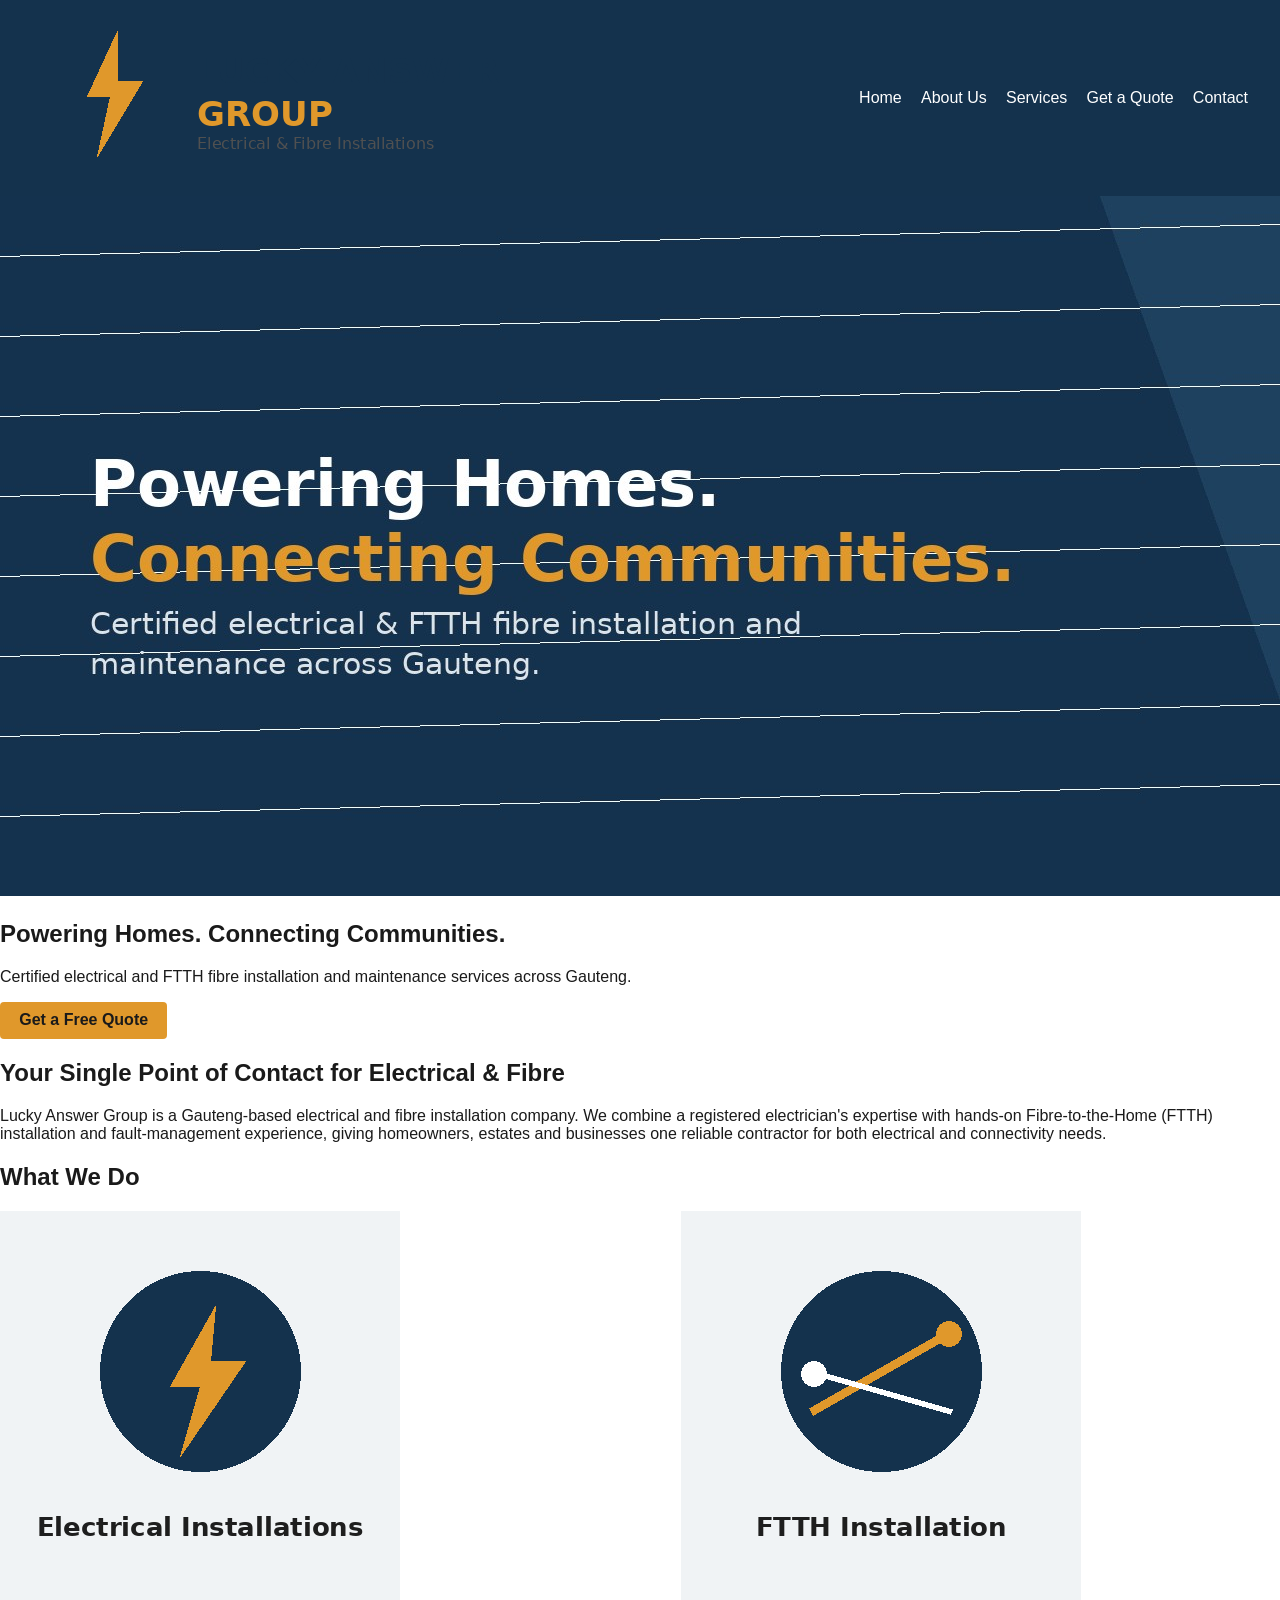
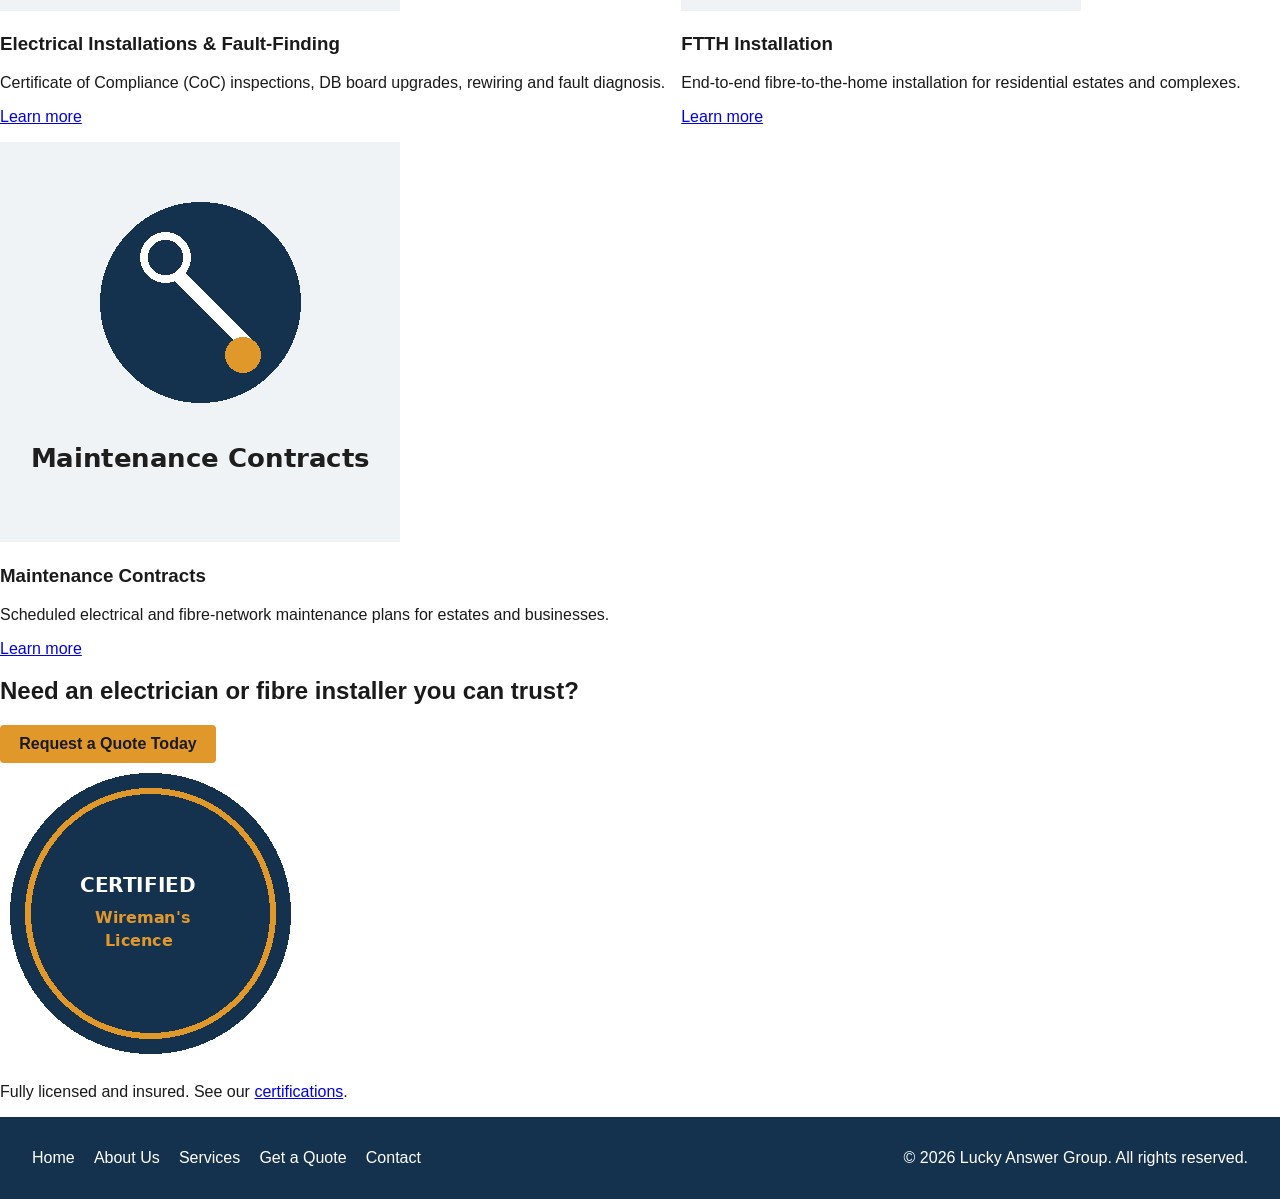
==== index.html @ b6aa0089 "Initial Website upload" ====
<!DOCTYPE html>
<html lang="en">
<head>
    <meta charset="UTF-8">
    <meta name="viewport" content="width=device-width, initial-scale=1.0">
    <title>Lucky Answer Group | Electrical & Fibre Installations, Gauteng</title>
    <meta name="description" content="Lucky Answer Group provides certified electrical installations and FTTH fibre installation and maintenance services across Gauteng, South Africa.">
    <!-- Stylesheet will be added in Part 2 of the PoE -->
    <link rel="stylesheet" href="css/style.css">
</head>
<body>

    <!-- ============ HEADER & NAVIGATION ============ -->
    <!-- Shared across all pages for consistent site-wide navigation -->
    <header>
        <div class="branding">
            <img src="images/logo.png" alt="Lucky Answer Group logo">
        </div>
        <nav aria-label="Main navigation">
            <ul>
                <li><a href="index.html" aria-current="page">Home</a></li>
                <li><a href="about.html">About Us</a></li>
                <li><a href="services.html">Services</a></li>
                <li><a href="enquiry.html">Get a Quote</a></li>
                <li><a href="contact.html">Contact</a></li>
            </ul>
        </nav>
    </header>

    <main>
        <!-- ============ HERO SECTION ============ -->
        <section class="hero">
            <img src="images/hero-banner.jpg" alt="Lucky Answer Group electrical and fibre installation banner">
            <div class="hero-text">
                <h1>Powering Homes. Connecting Communities.</h1>
                <p>Certified electrical and FTTH fibre installation and maintenance services across Gauteng.</p>
                <a href="enquiry.html" class="cta-button">Get a Free Quote</a>
            </div>
        </section>

        <!-- ============ INTRODUCTION ============ -->
        <section class="intro">
            <h2>Your Single Point of Contact for Electrical &amp; Fibre</h2>
            <p>
                Lucky Answer Group is a Gauteng-based electrical and fibre installation company.
                We combine a registered electrician's expertise with hands-on Fibre-to-the-Home (FTTH)
                installation and fault-management experience, giving homeowners, estates and businesses
                one reliable contractor for both electrical and connectivity needs.
            </p>
        </section>

        <!-- ============ SERVICE HIGHLIGHTS ============ -->
        <section class="services-preview">
            <h2>What We Do</h2>
            <div class="card-grid">
                <article class="card">
                    <img src="images/icon-electrical.png" alt="Electrical installation icon">
                    <h3>Electrical Installations &amp; Fault-Finding</h3>
                    <p>Certificate of Compliance (CoC) inspections, DB board upgrades, rewiring and fault diagnosis.</p>
                    <a href="services.html#electrical">Learn more</a>
                </article>
                <article class="card">
                    <img src="images/icon-fibre.png" alt="Fibre installation icon">
                    <h3>FTTH Installation</h3>
                    <p>End-to-end fibre-to-the-home installation for residential estates and complexes.</p>
                    <a href="services.html#ftth">Learn more</a>
                </article>
                <article class="card">
                    <img src="images/icon-maintenance.png" alt="Maintenance icon">
                    <h3>Maintenance Contracts</h3>
                    <p>Scheduled electrical and fibre-network maintenance plans for estates and businesses.</p>
                    <a href="services.html#maintenance">Learn more</a>
                </article>
            </div>
        </section>

        <!-- ============ CALL TO ACTION BAND ============ -->
        <section class="cta-band">
            <h2>Need an electrician or fibre installer you can trust?</h2>
            <a href="enquiry.html" class="cta-button">Request a Quote Today</a>
        </section>

        <!-- ============ TRUST / CERTIFICATION STRIP ============ -->
        <section class="trust-strip">
            <img src="images/badge-certified.png" alt="Certified Wireman's Licence badge">
            <p>Fully licensed and insured. See our <a href="about.html#certifications">certifications</a>.</p>
        </section>
    </main>

    <!-- ============ FOOTER ============ -->
    <!-- Shared across all pages -->
    <footer>
        <nav aria-label="Footer navigation">
            <ul>
                <li><a href="index.html">Home</a></li>
                <li><a href="about.html">About Us</a></li>
                <li><a href="services.html">Services</a></li>
                <li><a href="enquiry.html">Get a Quote</a></li>
                <li><a href="contact.html">Contact</a></li>
            </ul>
        </nav>
        <p>&copy; 2026 Lucky Answer Group. All rights reserved.</p>
    </footer>

    <!-- JavaScript will be added in Part 3 of the PoE -->
    <script src="js/main.js"></script>
</body>
</html>
---- css/style.css ----
/* =========================================================
   Lucky Answer Group — style.css
   NOTE: This is a minimal placeholder stylesheet for Part 1.
   Full responsive styling (layout, colour scheme, typography,
   SEO-friendly structure) will be built out in Part 2 of the PoE.
   ========================================================= */

body {
    margin: 0;
    font-family: sans-serif;
    color: #1a1a1a;
}

header, footer {
    display: flex;
    align-items: center;
    justify-content: space-between;
    padding: 1rem 2rem;
    background-color: #14324d;
    color: #ffffff;
}

header nav ul, footer nav ul {
    list-style: none;
    display: flex;
    gap: 1.2rem;
    margin: 0;
    padding: 0;
}

header nav a, footer nav a {
    color: #ffffff;
    text-decoration: none;
}

.card-grid {
    display: flex;
    flex-wrap: wrap;
    gap: 1rem;
}

.cta-button {
    display: inline-block;
    background-color: #e0982b;
    color: #1a1a1a;
    padding: 0.6rem 1.2rem;
    text-decoration: none;
    border-radius: 4px;
    font-weight: bold;
}
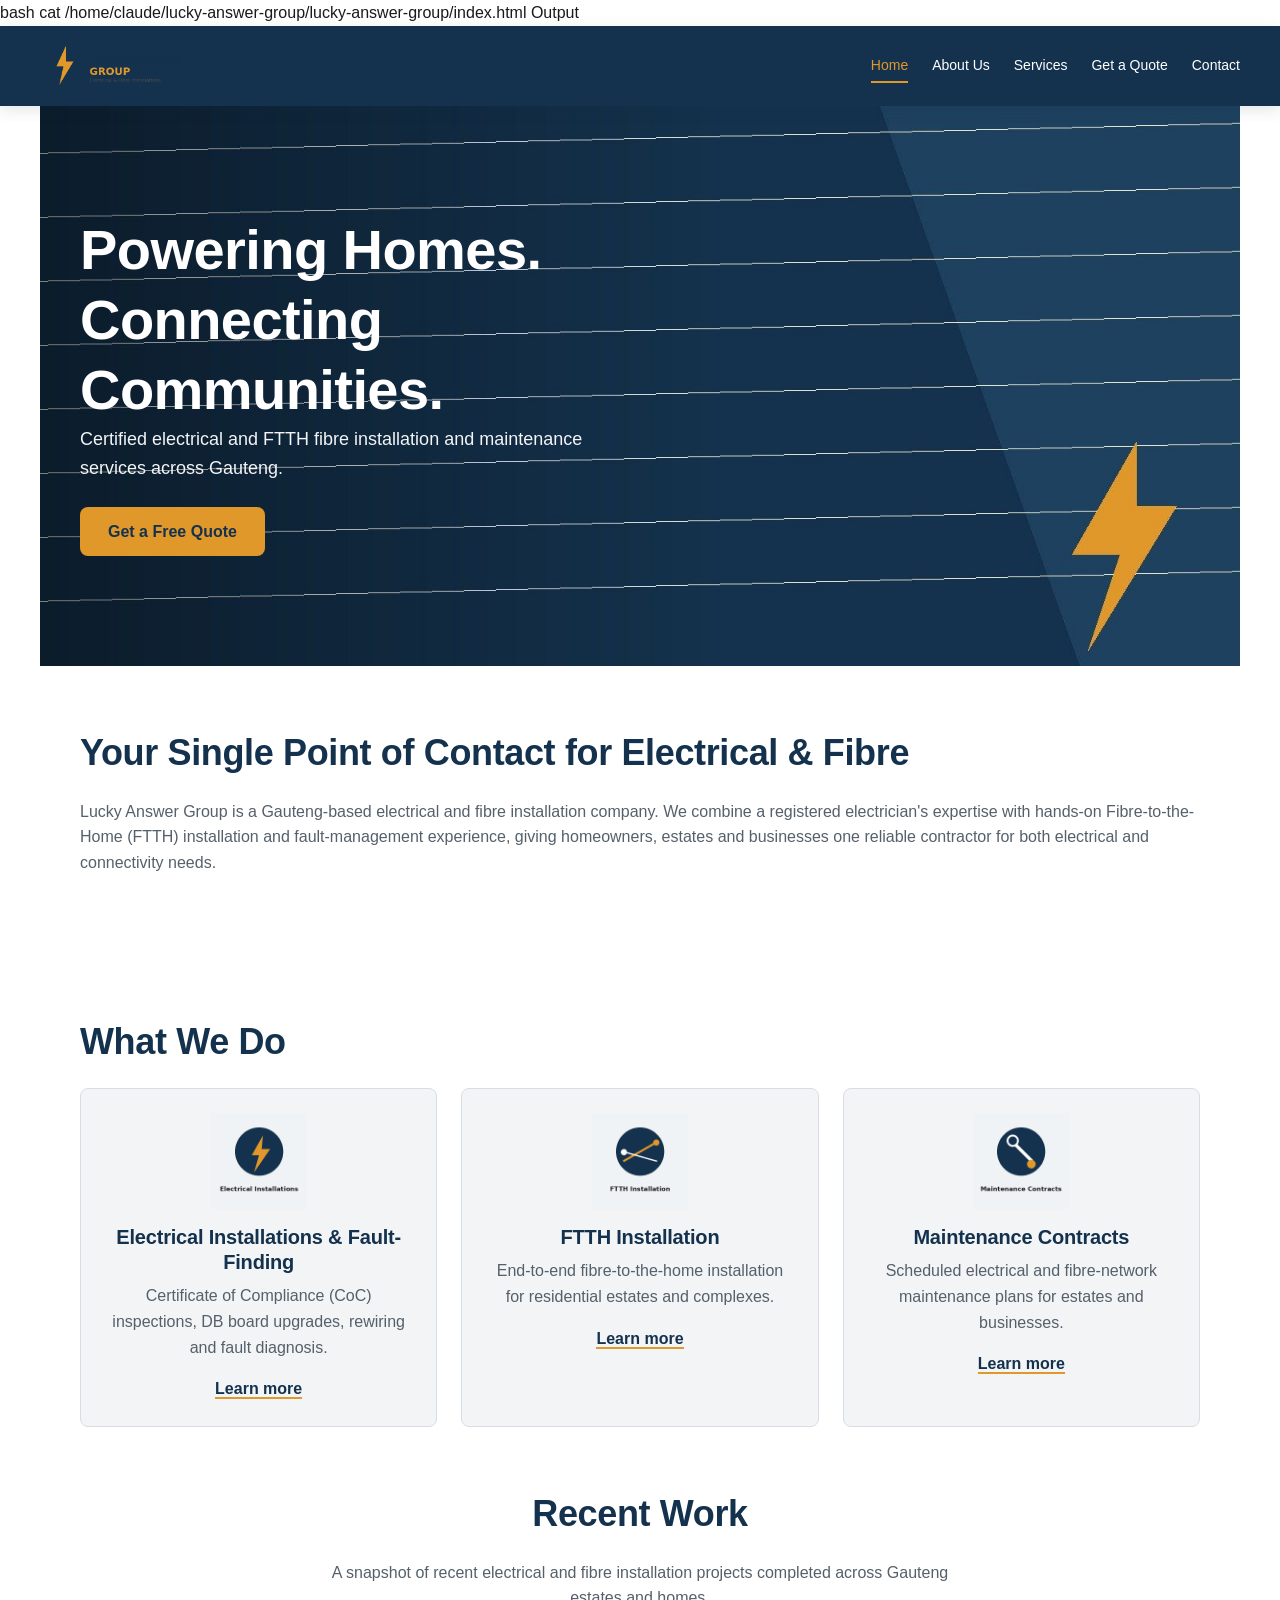
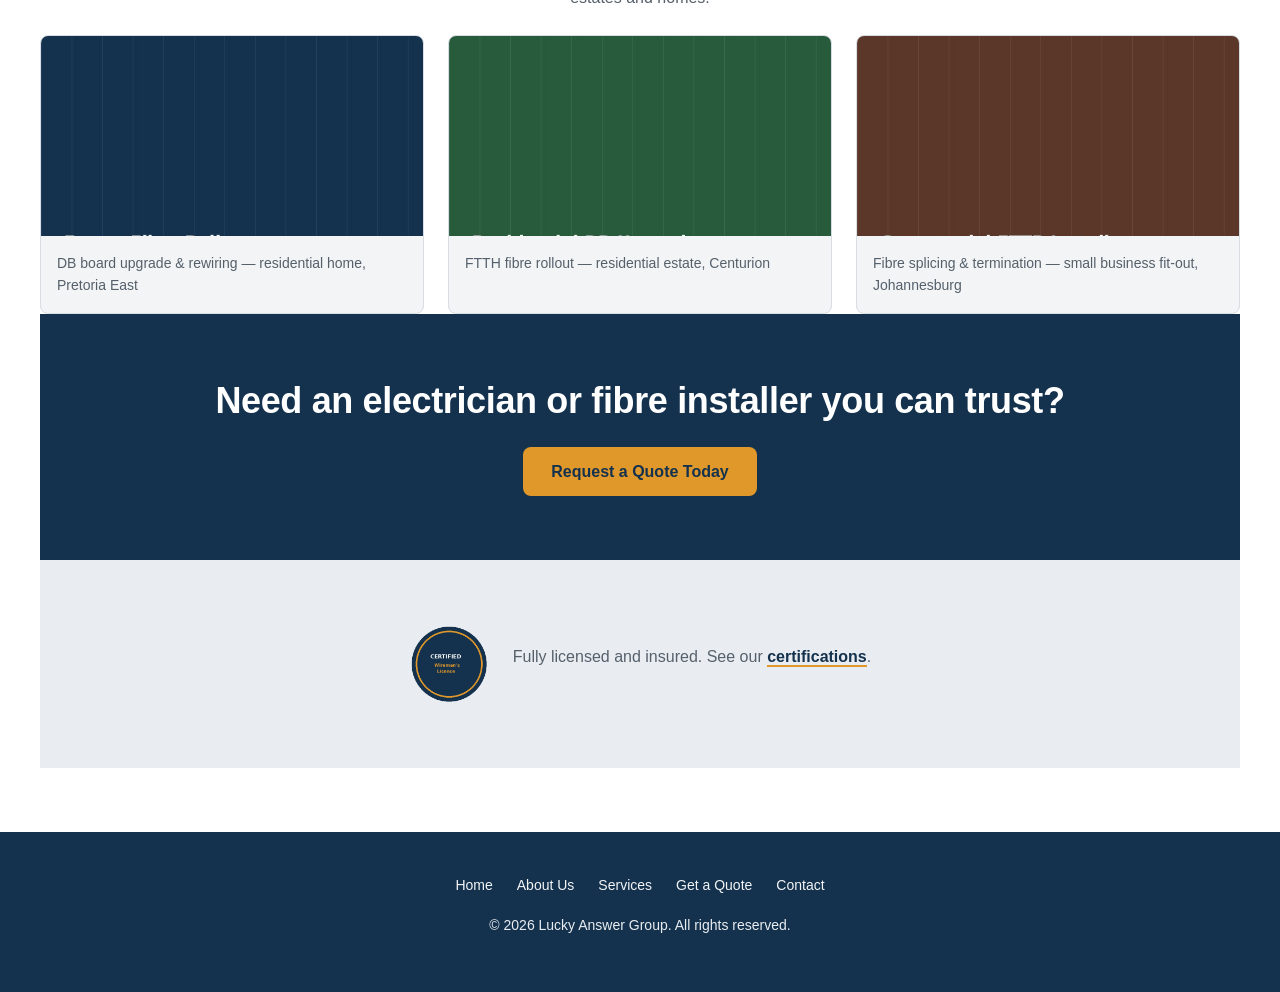
==== commit 8635c571: "Part 2: address Part 1 feedback (wireframe, portfolio gallery, service content depth), and responsiv" ====
--- a/index.html
+++ b/index.html
@@ -1,3 +1,8 @@
+bash
+
+cat /home/claude/lucky-answer-group/lucky-answer-group/index.html
+Output
+
 <!DOCTYPE html>
 <html lang="en">
 <head>
@@ -5,18 +10,25 @@
     <meta name="viewport" content="width=device-width, initial-scale=1.0">
     <title>Lucky Answer Group | Electrical & Fibre Installations, Gauteng</title>
     <meta name="description" content="Lucky Answer Group provides certified electrical installations and FTTH fibre installation and maintenance services across Gauteng, South Africa.">
-    <!-- Stylesheet will be added in Part 2 of the PoE -->
+    <link rel="icon" type="image/png" href="images/favicon.png">
     <link rel="stylesheet" href="css/style.css">
 </head>
 <body>
 
+    <!-- Accessibility: skip link added during Part 1 self-review, lets keyboard/screen-reader
+         users jump straight past the repeated nav to the main content -->
+    <a href="#main-content" class="skip-link">Skip to main content</a>
+
     <!-- ============ HEADER & NAVIGATION ============ -->
-    <!-- Shared across all pages for consistent site-wide navigation -->
     <header>
         <div class="branding">
             <img src="images/logo.png" alt="Lucky Answer Group logo">
         </div>
-        <nav aria-label="Main navigation">
+        <input type="checkbox" id="nav-toggle" class="nav-toggle-checkbox">
+        <label for="nav-toggle" class="nav-toggle-label" aria-label="Toggle navigation menu">
+            <span class="hamburger"></span>
+        </label>
+        <nav aria-label="Main navigation" id="primary-nav">
             <ul>
                 <li><a href="index.html" aria-current="page">Home</a></li>
                 <li><a href="about.html">About Us</a></li>
@@ -27,10 +39,16 @@
         </nav>
     </header>
 
-    <main>
+    <main id="main-content">
         <!-- ============ HERO SECTION ============ -->
         <section class="hero">
-            <img src="images/hero-banner.jpg" alt="Lucky Answer Group electrical and fibre installation banner">
+            <img
+                src="images/hero-banner-1600.jpg"
+                srcset="images/hero-banner-800.jpg 800w,
+                        images/hero-banner-1200.jpg 1200w,
+                        images/hero-banner-1600.jpg 1600w"
+                sizes="100vw"
+                alt="Lucky Answer Group electrical and fibre installation banner">
             <div class="hero-text">
                 <h1>Powering Homes. Connecting Communities.</h1>
                 <p>Certified electrical and FTTH fibre installation and maintenance services across Gauteng.</p>
@@ -74,6 +92,26 @@
             </div>
         </section>
 
+        <!-- ============ RECENT WORK / PORTFOLIO ============ -->
+        <section class="portfolio">
+            <h2>Recent Work</h2>
+            <p>A snapshot of recent electrical and fibre installation projects completed across Gauteng estates and homes.</p>
+            <div class="portfolio-grid">
+                <figure>
+                    <img src="images/portfolio-1.jpg" alt="Completed DB board upgrade and rewiring at a residential property">
+                    <figcaption>DB board upgrade &amp; rewiring — residential home, Pretoria East</figcaption>
+                </figure>
+                <figure>
+                    <img src="images/portfolio-2.jpg" alt="FTTH fibre cabling installed along an estate perimeter wall">
+                    <figcaption>FTTH fibre rollout — residential estate, Centurion</figcaption>
+                </figure>
+                <figure>
+                    <img src="images/portfolio-3.jpg" alt="Technician completing a fibre splicing and termination job">
+                    <figcaption>Fibre splicing &amp; termination — small business fit-out, Johannesburg</figcaption>
+                </figure>
+            </div>
+        </section>
+
         <!-- ============ CALL TO ACTION BAND ============ -->
         <section class="cta-band">
             <h2>Need an electrician or fibre installer you can trust?</h2>
@@ -88,7 +126,6 @@
     </main>
 
     <!-- ============ FOOTER ============ -->
-    <!-- Shared across all pages -->
     <footer>
         <nav aria-label="Footer navigation">
             <ul>
@@ -102,7 +139,6 @@
         <p>&copy; 2026 Lucky Answer Group. All rights reserved.</p>
     </footer>
 
-    <!-- JavaScript will be added in Part 3 of the PoE -->
     <script src="js/main.js"></script>
 </body>
 </html>
--- a/css/style.css
+++ b/css/style.css
@@ -1,50 +1,696 @@
-/* =========================================================
-   Lucky Answer Group — style.css
-   NOTE: This is a minimal placeholder stylesheet for Part 1.
-   Full responsive styling (layout, colour scheme, typography,
-   SEO-friendly structure) will be built out in Part 2 of the PoE.
-   ========================================================= */
+/* =====================================================================
+   LUCKY ANSWER GROUP — style.css
+   Part 2: CSS Styling and Responsive Design (WEDE5020 PoE)
+   Author: Mamphaeng Emmah Moela
+
+   Contents:
+   1. CSS Reset / Base Styles
+   2. CSS Custom Properties (colour scheme, spacing, fonts)
+   3. Typography
+   4. Layout (Header, Navigation, Footer)
+   5. Components (Buttons, Cards, Forms, etc.)
+   6. Page-Specific Sections
+   7. Responsive Design (Media Queries / Breakpoints)
+   ===================================================================== */
+
+/* ---------------------------------------------------------------------
+   1. CSS RESET
+   A minimal reset so the site looks consistent across different
+   browsers, rather than relying on each browser's own default styles.
+   --------------------------------------------------------------------- */
+*,
+*::before,
+*::after {
+    box-sizing: border-box;
+    margin: 0;
+    padding: 0;
+}
+
+html {
+    scroll-behavior: smooth;
+}
+
+img {
+    max-width: 100%;
+    height: auto;
+    display: block;
+}
+
+ul {
+    list-style: none;
+}
+
+a {
+    text-decoration: none;
+    color: inherit;
+}
+
+button,
+input,
+select,
+textarea {
+    font: inherit;
+    color: inherit;
+}
+
+/* ---------------------------------------------------------------------
+   2. CSS CUSTOM PROPERTIES
+   Central place for the colour scheme, spacing scale and typography
+   choices. Using variables here means every component below can
+   reference the same values ("cascading" - change once, apply
+   everywhere) instead of repeating raw hex codes and pixel values.
+   --------------------------------------------------------------------- */
+:root {
+    /* Colour palette - navy/amber, matching the approved Website Project Proposal */
+    --color-navy: #14324d;
+    --color-navy-light: #1e4161;
+    --color-amber: #e0982b;
+    --color-amber-dark: #c47f1c;
+    --color-white: #ffffff;
+    --color-light: #f2f4f6;
+    --color-light-alt: #e9edf1;
+    --color-text: #1a1a1a;
+    --color-text-muted: #55606b;
+    --color-border: #d7dde2;
+
+    /* Typography scale (rem-based for accessible, responsive scaling) */
+    --font-heading: 'Poppins', 'Segoe UI', sans-serif;
+    --font-body: 'Inter', 'Segoe UI', sans-serif;
+    --fs-base: 1rem;
+    --fs-sm: 0.875rem;
+    --fs-lg: 1.125rem;
+    --fs-h1: clamp(2rem, 4vw + 1rem, 3.5rem);
+    --fs-h2: clamp(1.5rem, 2vw + 1rem, 2.25rem);
+    --fs-h3: 1.25rem;
+    --lh-base: 1.6;
+
+    /* Spacing scale */
+    --space-xs: 0.5rem;
+    --space-sm: 1rem;
+    --space-md: 1.5rem;
+    --space-lg: 2.5rem;
+    --space-xl: 4rem;
+
+    /* Layout */
+    --max-width: 1200px;
+    --radius: 8px;
+    --shadow: 0 4px 14px rgba(20, 50, 77, 0.12);
+}
+
+/* ---------------------------------------------------------------------
+   3. TYPOGRAPHY
+   --------------------------------------------------------------------- */
+@import url('https://fonts.googleapis.com/css2?family=Poppins:wght@600;700&family=Inter:wght@400;500;600&display=swap');
 
 body {
-    margin: 0;
-    font-family: sans-serif;
-    color: #1a1a1a;
-}
-
-header, footer {
+    font-family: var(--font-body);
+    font-size: var(--fs-base);
+    line-height: var(--lh-base);
+    color: var(--color-text);
+    background-color: var(--color-white);
+}
+
+h1, h2, h3, h4 {
+    font-family: var(--font-heading);
+    font-weight: 700;
+    line-height: 1.25;
+    letter-spacing: -0.01em;
+    color: var(--color-navy);
+}
+
+h1 { font-size: var(--fs-h1); }
+h2 { font-size: var(--fs-h2); margin-bottom: var(--space-md); }
+h3 { font-size: var(--fs-h3); margin-bottom: var(--space-xs); }
+
+p { margin-bottom: var(--space-sm); color: var(--color-text-muted); }
+
+/* Accessibility helpers */
+.sr-only {
+    position: absolute;
+    width: 1px; height: 1px;
+    padding: 0; margin: -1px;
+    overflow: hidden;
+    clip: rect(0,0,0,0);
+    white-space: nowrap; border: 0;
+}
+
+.skip-link {
+    position: absolute;
+    left: -999px;
+    top: 0;
+    background: var(--color-amber);
+    color: var(--color-navy);
+    padding: var(--space-xs) var(--space-sm);
+    z-index: 100;
+    font-weight: 600;
+}
+.skip-link:focus {
+    left: var(--space-sm);
+    top: var(--space-sm);
+}
+
+/* ---------------------------------------------------------------------
+   4. LAYOUT — HEADER, NAVIGATION, FOOTER
+   Flexbox is used here for one-dimensional alignment (logo left,
+   nav right; footer items in a row).
+   --------------------------------------------------------------------- */
+header {
     display: flex;
     align-items: center;
     justify-content: space-between;
-    padding: 1rem 2rem;
-    background-color: #14324d;
-    color: #ffffff;
-}
-
-header nav ul, footer nav ul {
-    list-style: none;
+    padding: var(--space-sm) var(--space-lg);
+    background-color: var(--color-navy);
+    position: sticky;
+    top: 0;
+    z-index: 50;
+    box-shadow: var(--shadow);
+}
+
+.branding img {
+    height: 48px;
+    width: auto;
+}
+
+nav ul {
     display: flex;
-    gap: 1.2rem;
-    margin: 0;
-    padding: 0;
-}
-
-header nav a, footer nav a {
-    color: #ffffff;
-    text-decoration: none;
-}
-
-.card-grid {
-    display: flex;
+    gap: var(--space-md);
+}
+
+nav a {
+    color: var(--color-white);
+    font-weight: 500;
+    font-size: var(--fs-sm);
+    padding: var(--space-xs) 0;
+    border-bottom: 2px solid transparent;
+    transition: border-color 0.2s ease, color 0.2s ease;
+}
+
+/* Pseudo-classes: hover, focus and current-page state for nav links */
+nav a:hover,
+nav a:focus {
+    color: var(--color-amber);
+    border-bottom-color: var(--color-amber);
+}
+
+nav a[aria-current="page"] {
+    color: var(--color-amber);
+    border-bottom-color: var(--color-amber);
+}
+
+/* Mobile nav toggle - pure CSS (checkbox hack), no JavaScript required.
+   Hidden on desktop; shown only inside the mobile breakpoint below. */
+.nav-toggle-checkbox {
+    display: none;
+}
+
+.nav-toggle-label {
+    display: none;
+    cursor: pointer;
+    padding: var(--space-xs);
+}
+
+.hamburger,
+.hamburger::before,
+.hamburger::after {
+    display: block;
+    width: 26px;
+    height: 3px;
+    background: var(--color-white);
+    border-radius: 2px;
+    position: relative;
+    transition: background 0.2s ease;
+}
+.hamburger::before,
+.hamburger::after {
+    content: "";
+    position: absolute;
+    left: 0;
+}
+.hamburger::before { top: -8px; }
+.hamburger::after { top: 8px; }
+
+.nav-toggle-label:hover .hamburger,
+.nav-toggle-label:hover .hamburger::before,
+.nav-toggle-label:hover .hamburger::after {
+    background: var(--color-amber);
+}
+
+footer {
+    background-color: var(--color-navy);
+    color: var(--color-white);
+    text-align: center;
+    padding: var(--space-lg) var(--space-sm);
+    margin-top: var(--space-xl);
+}
+
+footer nav ul {
+    justify-content: center;
     flex-wrap: wrap;
-    gap: 1rem;
-}
-
+    margin-bottom: var(--space-sm);
+}
+
+footer nav a {
+    color: var(--color-light);
+}
+footer nav a:hover,
+footer nav a:focus {
+    color: var(--color-amber);
+}
+
+footer p {
+    color: var(--color-light-alt);
+    font-size: var(--fs-sm);
+}
+
+main {
+    max-width: var(--max-width);
+    margin: 0 auto;
+}
+
+/* ---------------------------------------------------------------------
+   5. COMPONENTS
+   --------------------------------------------------------------------- */
+
+/* Buttons / Calls to action */
 .cta-button {
     display: inline-block;
-    background-color: #e0982b;
-    color: #1a1a1a;
-    padding: 0.6rem 1.2rem;
-    text-decoration: none;
-    border-radius: 4px;
-    font-weight: bold;
-}
+    background-color: var(--color-amber);
+    color: var(--color-navy);
+    font-weight: 600;
+    padding: 0.75rem 1.75rem;
+    border-radius: var(--radius);
+    transition: background-color 0.2s ease, transform 0.15s ease;
+}
+.cta-button:hover,
+.cta-button:focus {
+    background-color: var(--color-amber-dark);
+    transform: translateY(-2px);
+}
+.cta-button:active {
+    transform: translateY(0);
+}
+
+/* Hero (uses CSS Grid to layer text over the banner image) */
+.hero {
+    display: grid;
+    grid-template-areas: "stack";
+}
+.hero img,
+.hero .hero-text {
+    grid-area: stack;
+}
+.hero img {
+    width: 100%;
+    height: clamp(320px, 55vw, 560px);
+    object-fit: cover;
+}
+.hero-text {
+    align-self: center;
+    padding: var(--space-lg);
+    max-width: 640px;
+    color: var(--color-white);
+}
+.hero-text h1 { color: var(--color-white); }
+.hero-text h1 :is(span) { color: var(--color-amber); }
+.hero-text p {
+    color: var(--color-light);
+    font-size: var(--fs-lg);
+    margin-bottom: var(--space-md);
+}
+
+.intro,
+.services-preview,
+.cta-band,
+.trust-strip,
+.page-header,
+.history,
+.mission-vision,
+.certifications,
+.team,
+.service-detail,
+.locations,
+.contact-form,
+.enquiry-form {
+    padding: var(--space-xl) var(--space-lg);
+}
+
+.page-header {
+    background-color: var(--color-light);
+    text-align: center;
+}
+.page-header p { color: var(--color-text-muted); font-size: var(--fs-lg); }
+
+/* Card grid - CSS Grid for a responsive, evenly spaced multi-column layout */
+.card-grid {
+    display: grid;
+    grid-template-columns: repeat(3, 1fr);
+    gap: var(--space-md);
+}
+
+.card {
+    background-color: var(--color-light);
+    border: 1px solid var(--color-border);
+    border-radius: var(--radius);
+    padding: var(--space-md);
+    text-align: center;
+    transition: box-shadow 0.2s ease, transform 0.2s ease;
+}
+.card:hover {
+    box-shadow: var(--shadow);
+    transform: translateY(-4px);
+}
+.card img {
+    width: 96px;
+    margin: 0 auto var(--space-sm);
+}
+.card a {
+    color: var(--color-navy);
+    font-weight: 600;
+    border-bottom: 2px solid var(--color-amber);
+}
+.card a:hover,
+.card a:focus {
+    color: var(--color-amber-dark);
+}
+
+.cta-band {
+    background-color: var(--color-navy);
+    color: var(--color-white);
+    text-align: center;
+}
+.cta-band h2 { color: var(--color-white); }
+
+/* Portfolio / recent work gallery */
+.portfolio {
+    text-align: center;
+}
+.portfolio > p {
+    max-width: 640px;
+    margin: 0 auto var(--space-md);
+}
+.portfolio-grid {
+    display: grid;
+    grid-template-columns: repeat(3, 1fr);
+    gap: var(--space-md);
+    text-align: left;
+}
+.portfolio-grid figure {
+    margin: 0;
+    background-color: var(--color-light);
+    border-radius: var(--radius);
+    overflow: hidden;
+    border: 1px solid var(--color-border);
+    transition: box-shadow 0.2s ease, transform 0.2s ease;
+}
+.portfolio-grid figure:hover {
+    box-shadow: var(--shadow);
+    transform: translateY(-4px);
+}
+.portfolio-grid img {
+    width: 100%;
+    height: 200px;
+    object-fit: cover;
+}
+.portfolio-grid figcaption {
+    padding: var(--space-sm);
+    font-size: var(--fs-sm);
+    color: var(--color-text-muted);
+}
+
+.trust-strip {
+    display: flex;
+    align-items: center;
+    justify-content: center;
+    gap: var(--space-md);
+    text-align: left;
+    background-color: var(--color-light-alt);
+}
+.trust-strip img { width: 80px; }
+.trust-strip a {
+    color: var(--color-navy);
+    font-weight: 600;
+    border-bottom: 2px solid var(--color-amber);
+}
+
+/* About page */
+.mv-grid {
+    display: grid;
+    grid-template-columns: repeat(2, 1fr);
+    gap: var(--space-lg);
+}
+.mv-grid > div {
+    background-color: var(--color-light);
+    padding: var(--space-md);
+    border-radius: var(--radius);
+    border-left: 4px solid var(--color-amber);
+}
+
+.certifications ul {
+    margin: var(--space-sm) 0 var(--space-md);
+}
+.certifications li {
+    padding: var(--space-xs) 0 var(--space-xs) var(--space-md);
+    position: relative;
+    color: var(--color-text-muted);
+}
+.certifications li::before {
+    content: "✓";
+    position: absolute;
+    left: 0;
+    color: var(--color-amber);
+    font-weight: 700;
+}
+.certifications img { width: 110px; }
+
+/* Services page */
+.service-detail {
+    display: grid;
+    grid-template-columns: 140px 1fr;
+    gap: var(--space-lg);
+    align-items: start;
+    border-top: 1px solid var(--color-border);
+}
+.service-detail:first-of-type { border-top: none; }
+.service-detail ul { margin-top: var(--space-xs); }
+.service-detail li {
+    padding: var(--space-xs) 0 var(--space-xs) var(--space-md);
+    position: relative;
+    color: var(--color-text-muted);
+}
+.service-detail li::before {
+    content: "→";
+    position: absolute;
+    left: 0;
+    color: var(--color-amber);
+}
+
+/* Contact page */
+.locations {
+    display: grid;
+    grid-template-columns: repeat(2, 1fr);
+    gap: var(--space-lg);
+}
+.location {
+    background-color: var(--color-light);
+    border-radius: var(--radius);
+    padding: var(--space-md);
+}
+.location address {
+    font-style: normal;
+    color: var(--color-text-muted);
+    margin: var(--space-sm) 0;
+    line-height: 1.9;
+}
+.location a {
+    color: var(--color-navy);
+    font-weight: 600;
+}
+.location a:hover,
+.location a:focus { color: var(--color-amber-dark); }
+
+.map-placeholder {
+    background-color: var(--color-light-alt);
+    border: 1px dashed var(--color-border);
+    border-radius: var(--radius);
+    height: 160px;
+    display: flex;
+    align-items: center;
+    justify-content: center;
+    color: var(--color-text-muted);
+    font-size: var(--fs-sm);
+}
+
+/* Forms (enquiry + contact) */
+form {
+    max-width: 640px;
+    margin: 0 auto;
+    background-color: var(--color-light);
+    padding: var(--space-lg);
+    border-radius: var(--radius);
+    display: flex;
+    flex-direction: column;
+    gap: var(--space-sm);
+}
+
+fieldset {
+    border: 1px solid var(--color-border);
+    border-radius: var(--radius);
+    padding: var(--space-md);
+    margin-bottom: var(--space-sm);
+}
+
+legend {
+    font-family: var(--font-heading);
+    font-weight: 600;
+    color: var(--color-navy);
+    padding: 0 var(--space-xs);
+}
+
+label {
+    display: block;
+    font-weight: 600;
+    font-size: var(--fs-sm);
+    margin-top: var(--space-sm);
+    margin-bottom: var(--space-xs);
+    color: var(--color-navy);
+}
+
+input,
+select,
+textarea {
+    width: 100%;
+    padding: 0.65rem 0.85rem;
+    border: 1px solid var(--color-border);
+    border-radius: var(--radius);
+    background-color: var(--color-white);
+    transition: border-color 0.2s ease, box-shadow 0.2s ease;
+}
+
+/* Pseudo-classes: focus state gives clear, accessible feedback */
+input:focus,
+select:focus,
+textarea:focus {
+    outline: none;
+    border-color: var(--color-amber);
+    box-shadow: 0 0 0 3px rgba(224, 152, 43, 0.25);
+}
+
+button[type="submit"] {
+    align-self: flex-start;
+    background-color: var(--color-navy);
+    color: var(--color-white);
+    font-weight: 600;
+    padding: 0.75rem 2rem;
+    border: none;
+    border-radius: var(--radius);
+    cursor: pointer;
+    transition: background-color 0.2s ease, transform 0.15s ease;
+}
+button[type="submit"]:hover,
+button[type="submit"]:focus {
+    background-color: var(--color-navy-light);
+}
+button[type="submit"]:active {
+    transform: translateY(1px);
+}
+
+/* =====================================================================
+   7. RESPONSIVE DESIGN
+   Breakpoints:
+     - Desktop:  > 1024px  (default styles above)
+     - Tablet:   ≤ 1024px
+     - Mobile:   ≤ 600px
+   ===================================================================== */
+
+/* ---------- TABLET ---------- */
+@media (max-width: 1024px) {
+    .card-grid,
+    .portfolio-grid {
+        grid-template-columns: repeat(2, 1fr);
+    }
+    .mv-grid,
+    .locations {
+        grid-template-columns: 1fr;
+    }
+    .service-detail {
+        grid-template-columns: 100px 1fr;
+    }
+}
+
+/* ---------- MOBILE ---------- */
+@media (max-width: 600px) {
+    :root {
+        --space-lg: 1.5rem;
+        --space-xl: 2.5rem;
+    }
+
+    /* Typography adjustment: tighten body copy and loosen line-height
+       slightly on small screens so paragraphs stay readable without
+       excessive scrolling (headings already scale via clamp() above) */
+    body {
+        font-size: 0.9375rem;
+        line-height: 1.7;
+    }
+
+    h2 { margin-bottom: var(--space-sm); }
+
+    header { padding: var(--space-sm); }
+
+    /* Show the hamburger toggle, hide the inline nav by default */
+    .nav-toggle-label {
+        display: block;
+    }
+
+    nav#primary-nav {
+        position: absolute;
+        top: 100%;
+        left: 0;
+        right: 0;
+        background-color: var(--color-navy);
+        max-height: 0;
+        overflow: hidden;
+        transition: max-height 0.3s ease;
+    }
+    nav#primary-nav ul {
+        flex-direction: column;
+        gap: 0;
+        padding: var(--space-sm) var(--space-lg);
+    }
+    nav#primary-nav a {
+        display: block;
+        padding: var(--space-sm) 0;
+        border-bottom: 1px solid rgba(255,255,255,0.1);
+    }
+
+    /* Checkbox-driven toggle: when checked, reveal the menu */
+    .nav-toggle-checkbox:checked ~ nav#primary-nav {
+        max-height: 400px;
+    }
+
+    .card-grid,
+    .portfolio-grid {
+        grid-template-columns: 1fr;
+    }
+
+    .service-detail {
+        grid-template-columns: 1fr;
+        text-align: left;
+    }
+    .service-detail img {
+        width: 72px;
+        margin-bottom: var(--space-sm);
+    }
+
+    .trust-strip {
+        flex-direction: column;
+        text-align: center;
+    }
+
+    form {
+        padding: var(--space-md);
+    }
+
+    .hero-text {
+        padding: var(--space-md);
+    }
+}
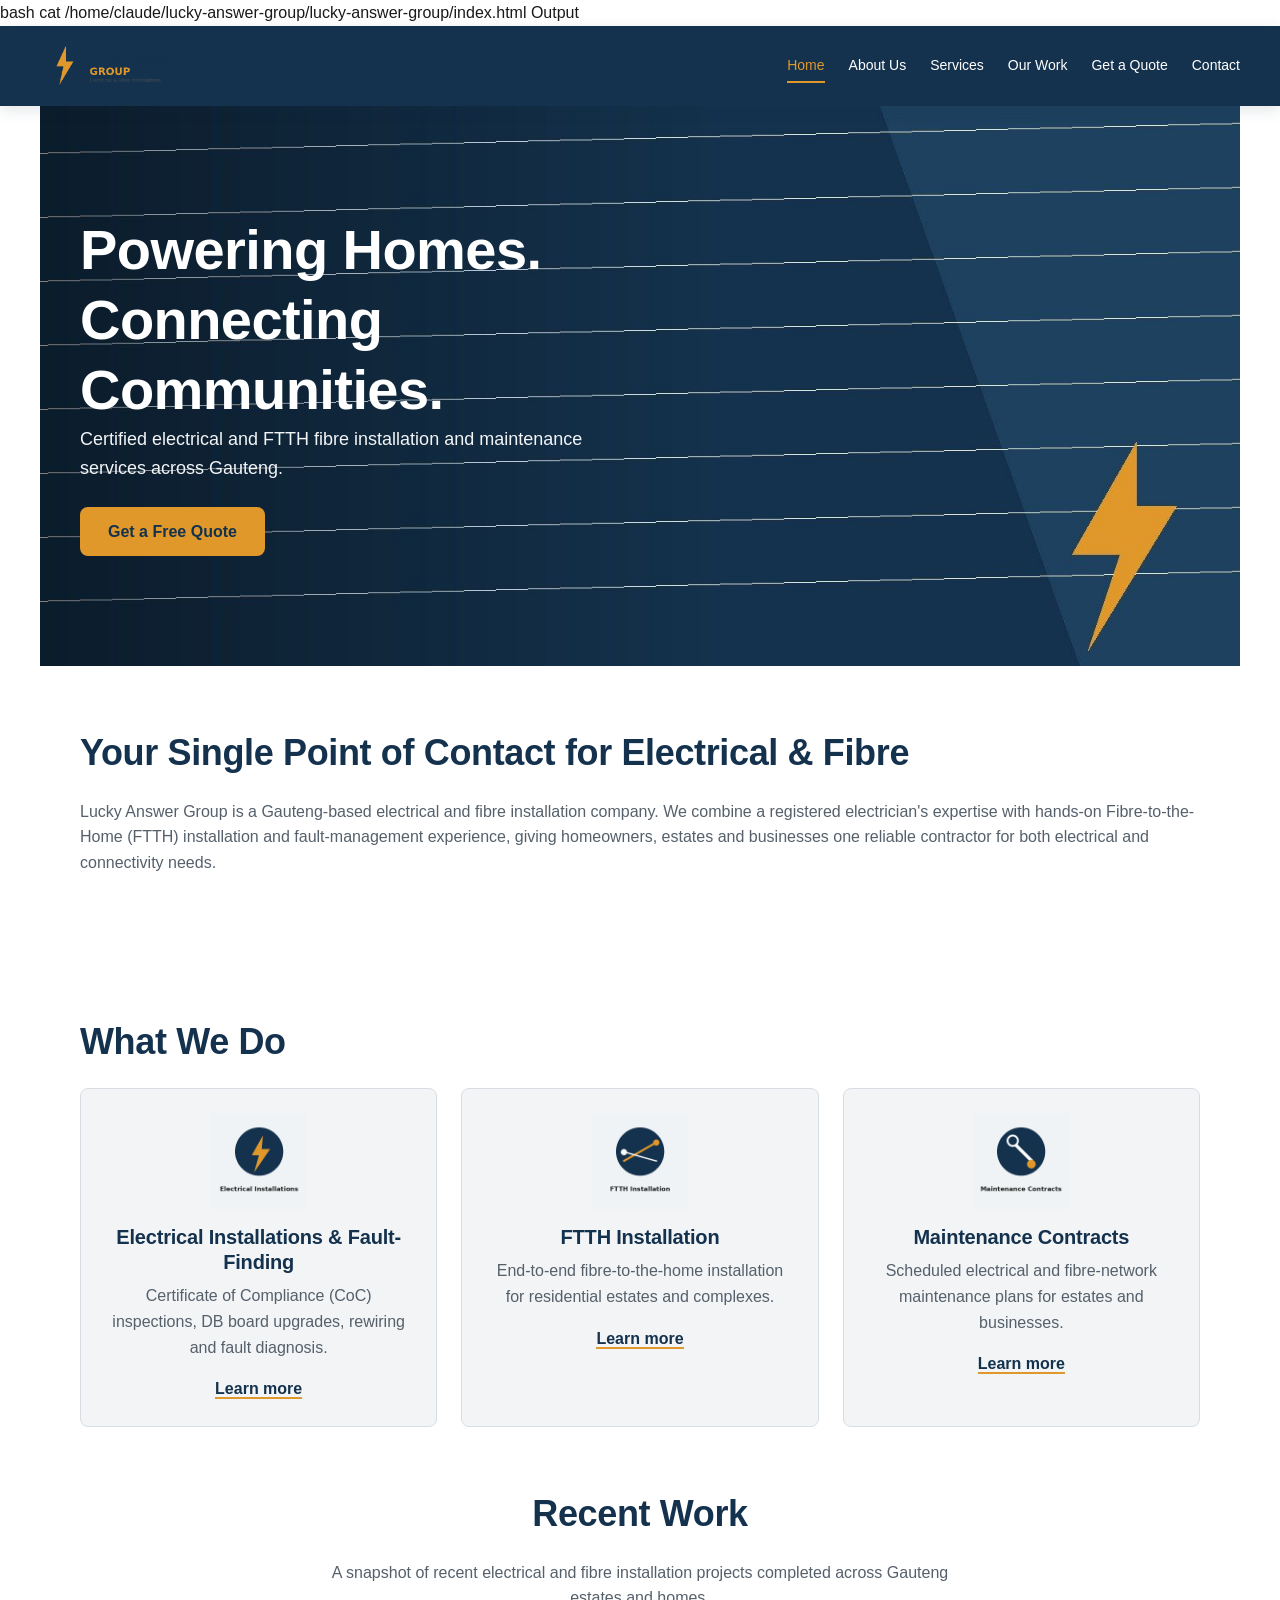
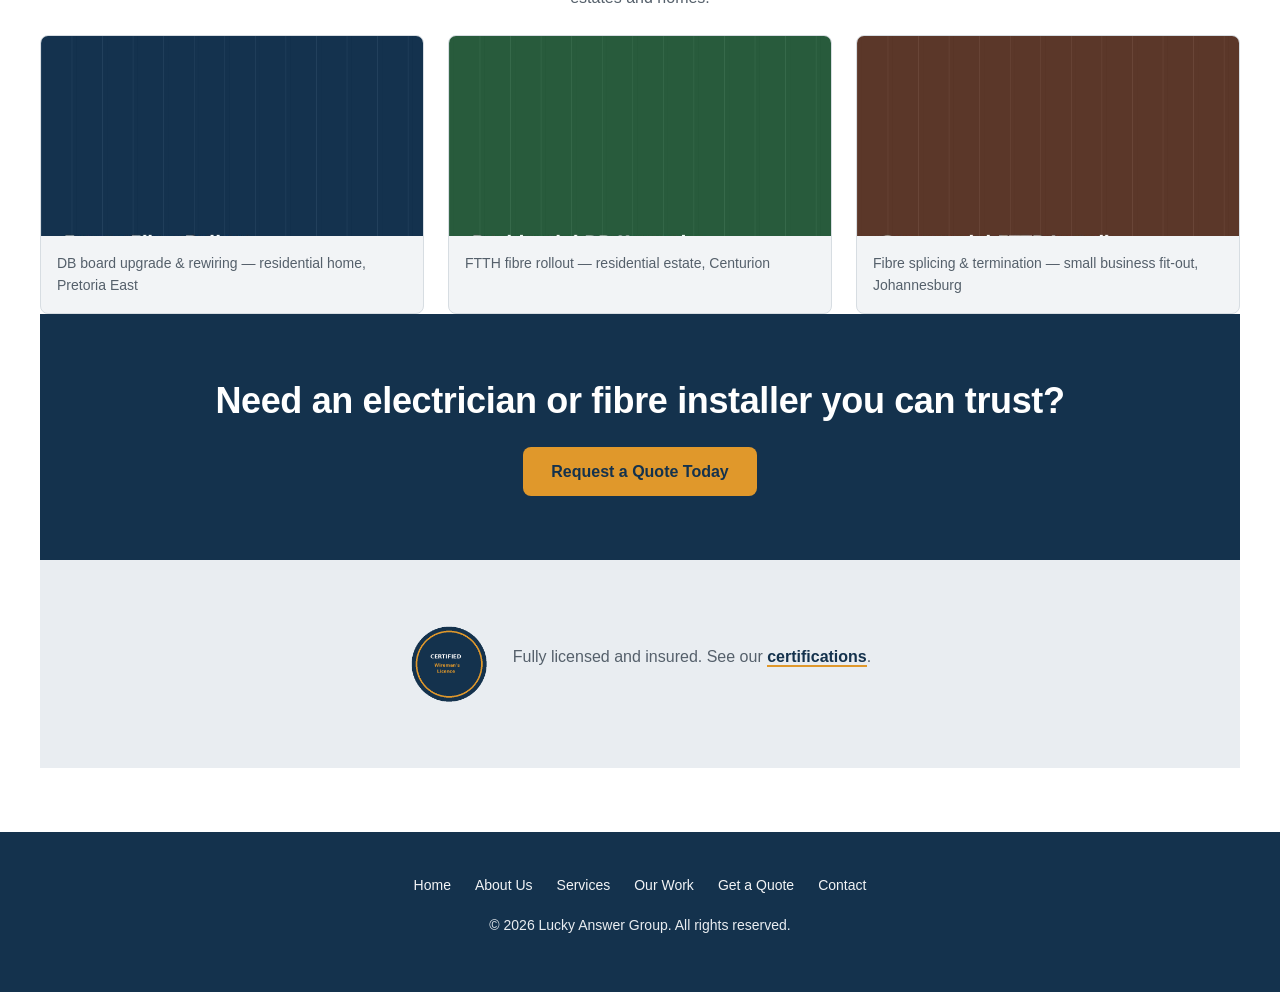
==== commit f6f56185: "Add Our work link to navigation across all pages" ====
--- a/index.html
+++ b/index.html
@@ -33,6 +33,7 @@
                 <li><a href="index.html" aria-current="page">Home</a></li>
                 <li><a href="about.html">About Us</a></li>
                 <li><a href="services.html">Services</a></li>
+                <li><a href="index.html#portfolio">Our Work</a></li>
                 <li><a href="enquiry.html">Get a Quote</a></li>
                 <li><a href="contact.html">Contact</a></li>
             </ul>
@@ -132,6 +133,7 @@
                 <li><a href="index.html">Home</a></li>
                 <li><a href="about.html">About Us</a></li>
                 <li><a href="services.html">Services</a></li>
+                <li><a href="index.html#portfolio">Our Work</a></li>
                 <li><a href="enquiry.html">Get a Quote</a></li>
                 <li><a href="contact.html">Contact</a></li>
             </ul>
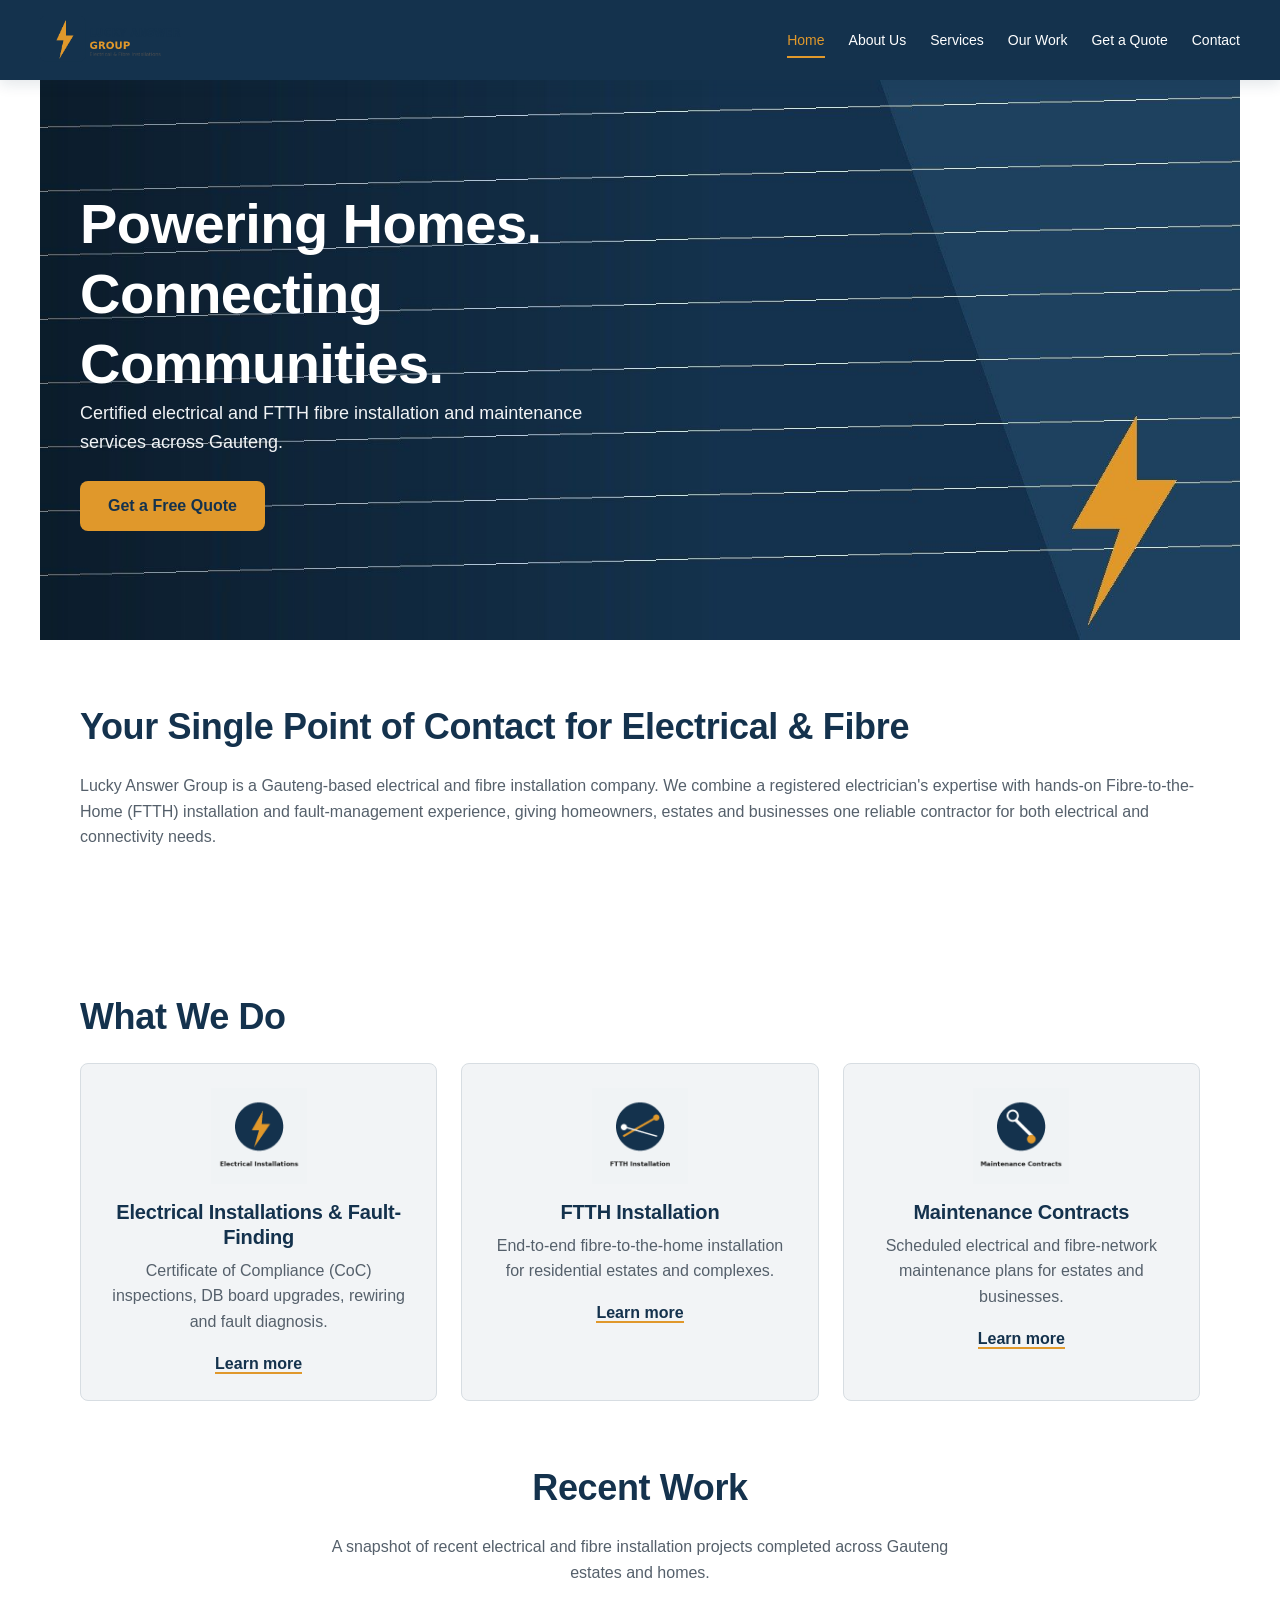
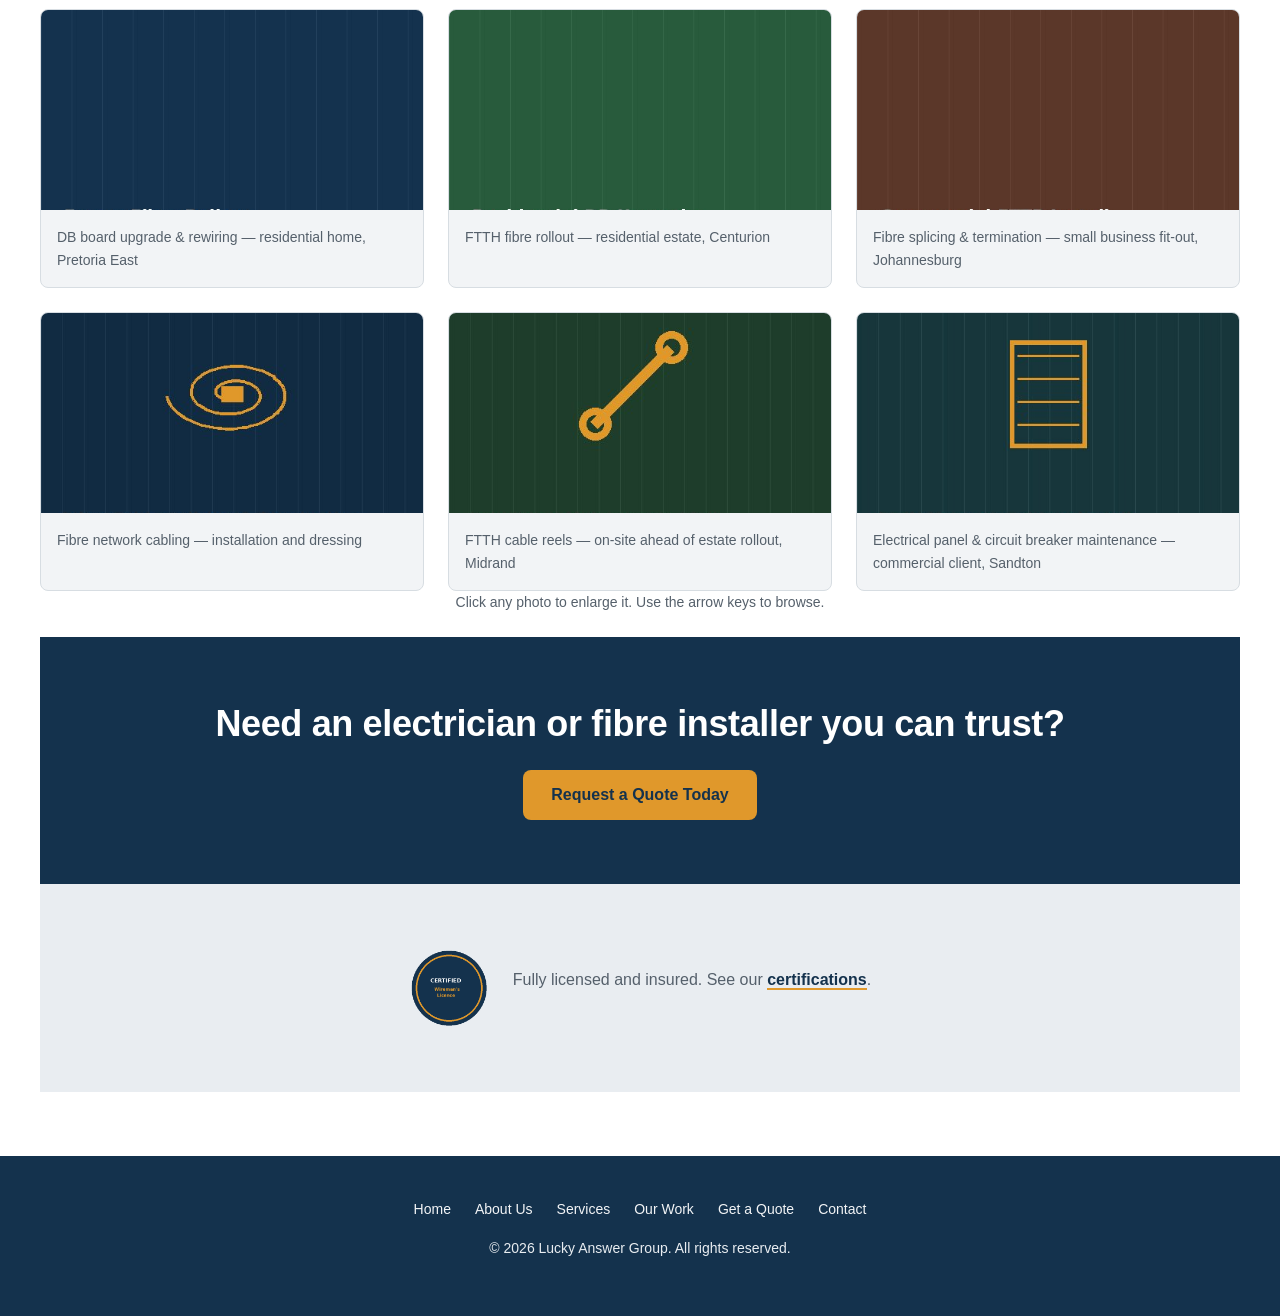
==== commit 1928b012: "Add SEO tags, robots.txt, sitemap.xml and descriptive image filenames" ====
--- a/index.html
+++ b/index.html
@@ -1,19 +1,25 @@
-bash
-
-cat /home/claude/lucky-answer-group/lucky-answer-group/index.html
-Output
-
 <!DOCTYPE html>
 <html lang="en">
 <head>
     <meta charset="UTF-8">
     <meta name="viewport" content="width=device-width, initial-scale=1.0">
-    <title>Lucky Answer Group | Electrical & Fibre Installations, Gauteng</title>
-    <meta name="description" content="Lucky Answer Group provides certified electrical installations and FTTH fibre installation and maintenance services across Gauteng, South Africa.">
+    <title>Lucky Answer Group | Electrical & FTTH Fibre Installers, Gauteng</title>
+    <meta name="description" content="Certified electricians and FTTH fibre installers in Pretoria and Johannesburg. Electrical installations, CoC inspections, fibre installation and maintenance contracts.">
+    <meta name="keywords" content="electrician Gauteng, FTTH installation, fibre installer Pretoria, fibre installer Johannesburg, certificate of compliance, DB board upgrade, maintenance contracts">
+    <meta name="author" content="Lucky Answer Group">
+    <meta name="robots" content="index, follow">
+    <link rel="canonical" href="https://moelaemmah21.github.io/ST10528265-WEDEPOE/index.html">
+    <meta property="og:type" content="website">
+    <meta property="og:title" content="Lucky Answer Group | Electrical & FTTH Fibre Installers, Gauteng">
+    <meta property="og:description" content="Certified electricians and FTTH fibre installers in Pretoria and Johannesburg. Electrical installations, CoC inspections, fibre installation and maintenance contracts.">
+    <meta property="og:url" content="https://moelaemmah21.github.io/ST10528265-WEDEPOE/index.html">
+    <meta property="og:image" content="https://moelaemmah21.github.io/ST10528265-WEDEPOE/images/electrician-fibre-installer-hero-banner-1200.jpg">
+    <meta name="theme-color" content="#14324d">
     <link rel="icon" type="image/png" href="images/favicon.png">
     <link rel="stylesheet" href="css/style.css">
+    <link rel="stylesheet" href="css/part3.css">
 </head>
-<body>
+<body data-page="index">
 
     <!-- Accessibility: skip link added during Part 1 self-review, lets keyboard/screen-reader
          users jump straight past the repeated nav to the main content -->
@@ -22,7 +28,7 @@
     <!-- ============ HEADER & NAVIGATION ============ -->
     <header>
         <div class="branding">
-            <img src="images/logo.png" alt="Lucky Answer Group logo">
+            <img src="images/lucky-answer-group-logo.png" alt="Lucky Answer Group logo">
         </div>
         <input type="checkbox" id="nav-toggle" class="nav-toggle-checkbox">
         <label for="nav-toggle" class="nav-toggle-label" aria-label="Toggle navigation menu">
@@ -44,10 +50,10 @@
         <!-- ============ HERO SECTION ============ -->
         <section class="hero">
             <img
-                src="images/hero-banner-1600.jpg"
-                srcset="images/hero-banner-800.jpg 800w,
-                        images/hero-banner-1200.jpg 1200w,
-                        images/hero-banner-1600.jpg 1600w"
+                src="images/electrician-fibre-installer-hero-banner-1600.jpg"
+                srcset="images/electrician-fibre-installer-hero-banner-800.jpg 800w,
+                        images/electrician-fibre-installer-hero-banner-1200.jpg 1200w,
+                        images/electrician-fibre-installer-hero-banner-1600.jpg 1600w"
                 sizes="100vw"
                 alt="Lucky Answer Group electrical and fibre installation banner">
             <div class="hero-text">
@@ -73,19 +79,19 @@
             <h2>What We Do</h2>
             <div class="card-grid">
                 <article class="card">
-                    <img src="images/icon-electrical.png" alt="Electrical installation icon">
+                    <img src="images/electrical-installation-icon.png" alt="Electrical installation icon">
                     <h3>Electrical Installations &amp; Fault-Finding</h3>
                     <p>Certificate of Compliance (CoC) inspections, DB board upgrades, rewiring and fault diagnosis.</p>
                     <a href="services.html#electrical">Learn more</a>
                 </article>
                 <article class="card">
-                    <img src="images/icon-fibre.png" alt="Fibre installation icon">
+                    <img src="images/ftth-fibre-installation-icon.png" alt="Fibre installation icon">
                     <h3>FTTH Installation</h3>
                     <p>End-to-end fibre-to-the-home installation for residential estates and complexes.</p>
                     <a href="services.html#ftth">Learn more</a>
                 </article>
                 <article class="card">
-                    <img src="images/icon-maintenance.png" alt="Maintenance icon">
+                    <img src="images/maintenance-contract-icon.png" alt="Maintenance icon">
                     <h3>Maintenance Contracts</h3>
                     <p>Scheduled electrical and fibre-network maintenance plans for estates and businesses.</p>
                     <a href="services.html#maintenance">Learn more</a>
@@ -94,23 +100,36 @@
         </section>
 
         <!-- ============ RECENT WORK / PORTFOLIO ============ -->
-        <section class="portfolio">
+        <section class="portfolio" id="portfolio">
             <h2>Recent Work</h2>
             <p>A snapshot of recent electrical and fibre installation projects completed across Gauteng estates and homes.</p>
             <div class="portfolio-grid">
                 <figure>
-                    <img src="images/portfolio-1.jpg" alt="Completed DB board upgrade and rewiring at a residential property">
+                    <img src="images/db-board-upgrade-rewiring-pretoria.jpg" alt="Completed DB board upgrade and rewiring at a residential property">
                     <figcaption>DB board upgrade &amp; rewiring — residential home, Pretoria East</figcaption>
                 </figure>
                 <figure>
-                    <img src="images/portfolio-2.jpg" alt="FTTH fibre cabling installed along an estate perimeter wall">
+                    <img src="images/ftth-fibre-estate-rollout-centurion.jpg" alt="FTTH fibre cabling installed along an estate perimeter wall">
                     <figcaption>FTTH fibre rollout — residential estate, Centurion</figcaption>
                 </figure>
                 <figure>
-                    <img src="images/portfolio-3.jpg" alt="Technician completing a fibre splicing and termination job">
+                    <img src="images/fibre-splicing-termination-johannesburg.jpg" alt="Technician completing a fibre splicing and termination job">
                     <figcaption>Fibre splicing &amp; termination — small business fit-out, Johannesburg</figcaption>
                 </figure>
+                <figure>
+                    <img src="images/fibre-network-cabling-technician.jpg" alt="Technician's hands working on fibre network cabling">
+                    <figcaption>Fibre network cabling — installation and dressing</figcaption>
+                </figure>
+                <figure>
+                    <img src="images/ftth-cable-reels-midrand.jpg" alt="Large cable reels on site ahead of an FTTH installation">
+                    <figcaption>FTTH cable reels — on-site ahead of estate rollout, Midrand</figcaption>
+                </figure>
+                <figure>
+                    <img src="images/electrical-panel-circuit-breakers-sandton.jpg" alt="Electrical panel with circuit breakers during maintenance">
+                    <figcaption>Electrical panel &amp; circuit breaker maintenance — commercial client, Sandton</figcaption>
+                </figure>
             </div>
+            <p class="gallery-hint">Click any photo to enlarge it. Use the arrow keys to browse.</p>
         </section>
 
         <!-- ============ CALL TO ACTION BAND ============ -->
@@ -121,7 +140,7 @@
 
         <!-- ============ TRUST / CERTIFICATION STRIP ============ -->
         <section class="trust-strip">
-            <img src="images/badge-certified.png" alt="Certified Wireman's Licence badge">
+            <img src="images/certified-wireman-licence-badge.png" alt="Certified Wireman's Licence badge">
             <p>Fully licensed and insured. See our <a href="about.html#certifications">certifications</a>.</p>
         </section>
     </main>
@@ -141,6 +160,6 @@
         <p>&copy; 2026 Lucky Answer Group. All rights reserved.</p>
     </footer>
 
-    <script src="js/main.js"></script>
+    <script src="js/main.js" defer></script>
 </body>
 </html>
--- a/css/part3.css
+++ b/css/part3.css
@@ -0,0 +1,101 @@
+/* =========================================================
+   Lucky Answer Group — part3.css (Part 3 additions)
+   Lightbox, accordion, modal, service finder, maps,
+   form validation states, animations.
+   ========================================================= */
+
+/* ---------- Scroll-reveal animation ---------- */
+.reveal { opacity: 0; transform: translateY(24px); transition: opacity 0.6s ease, transform 0.6s ease; }
+.reveal.is-visible { opacity: 1; transform: none; }
+@media (prefers-reduced-motion: reduce) {
+    .reveal { opacity: 1; transform: none; transition: none; }
+    * { animation: none !important; }
+}
+
+/* ---------- Back-to-top button (created with JS) ---------- */
+.back-to-top {
+    position: fixed; right: 1rem; bottom: 1rem; width: 44px; height: 44px;
+    border: 0; border-radius: 50%; background: var(--color-amber); color: var(--color-navy);
+    font-size: 1.25rem; font-weight: 700; cursor: pointer; box-shadow: var(--shadow);
+    opacity: 0; visibility: hidden; transition: opacity 0.3s ease, transform 0.3s ease, background 0.2s;
+    z-index: 900;
+}
+.back-to-top.show { opacity: 1; visibility: visible; }
+.back-to-top:hover, .back-to-top:focus { background: var(--color-amber-dark); transform: translateY(-3px); }
+
+/* ---------- Gallery + lightbox ---------- */
+.portfolio-grid img { cursor: zoom-in; }
+.gallery-hint { text-align: center; color: var(--color-text-muted); font-size: var(--fs-sm); margin-top: var(--space-sm); }
+.lightbox {
+    position: fixed; inset: 0; background: rgba(10, 20, 30, 0.92); display: flex;
+    flex-direction: column; align-items: center; justify-content: center; padding: 1rem;
+    z-index: 2000; opacity: 0; visibility: hidden; transition: opacity 0.25s ease;
+}
+.lightbox.open { opacity: 1; visibility: visible; }
+.lightbox img { max-width: min(92vw, 1000px); max-height: 75vh; border-radius: var(--radius); box-shadow: 0 10px 40px rgba(0,0,0,0.5); transform: scale(0.96); transition: transform 0.25s ease; }
+.lightbox.open img { transform: scale(1); }
+.lightbox-caption { color: #fff; margin-top: 0.75rem; text-align: center; max-width: 90vw; }
+.lightbox-counter { color: #cfd8e0; font-size: var(--fs-sm); }
+.lightbox button {
+    position: absolute; background: rgba(255,255,255,0.15); color: #fff; border: 0;
+    width: 48px; height: 48px; border-radius: 50%; font-size: 1.5rem; cursor: pointer; transition: background 0.2s;
+}
+.lightbox button:hover, .lightbox button:focus { background: var(--color-amber); color: var(--color-navy); }
+.lightbox-close { top: 1rem; right: 1rem; }
+.lightbox-prev { left: 1rem; top: 50%; }
+.lightbox-next { right: 1rem; top: 50%; }
+
+/* ---------- Maps ---------- */
+.map { height: 260px; border-radius: var(--radius); border: 1px solid var(--color-border); margin-top: var(--space-sm); z-index: 1; }
+
+/* ---------- Service finder ---------- */
+.service-finder { margin-bottom: var(--space-xl); }
+.finder-controls { display: grid; grid-template-columns: 2fr 1fr 1fr; gap: var(--space-sm); margin: var(--space-md) 0 var(--space-sm); }
+.finder-count { color: var(--color-text-muted); font-size: var(--fs-sm); margin-bottom: var(--space-sm); }
+.svc-card { display: flex; flex-direction: column; gap: var(--space-xs); animation: fadeUp 0.4s ease both; }
+.svc-card .tag { align-self: flex-start; background: var(--color-light-alt); color: var(--color-navy); font-size: var(--fs-sm); padding: 0.15rem 0.6rem; border-radius: 999px; }
+.svc-card .price { font-weight: 700; color: var(--color-navy); }
+.svc-card button, .btn-secondary {
+    margin-top: auto; background: var(--color-navy); color: #fff; border: 0; border-radius: var(--radius);
+    padding: 0.55rem 1rem; cursor: pointer; transition: background 0.2s ease, transform 0.2s ease;
+}
+.svc-card button:hover, .svc-card button:focus { background: var(--color-amber-dark); transform: translateY(-2px); }
+.no-results { grid-column: 1 / -1; text-align: center; padding: var(--space-lg); background: var(--color-light); border-radius: var(--radius); }
+@keyframes fadeUp { from { opacity: 0; transform: translateY(12px); } to { opacity: 1; transform: none; } }
+@media (max-width: 600px) { .finder-controls { grid-template-columns: 1fr; } }
+
+/* ---------- Modal ---------- */
+.modal-backdrop { position: fixed; inset: 0; background: rgba(10,20,30,0.7); display: flex; align-items: center; justify-content: center; padding: 1rem; z-index: 1900; opacity: 0; visibility: hidden; transition: opacity 0.25s ease; }
+.modal-backdrop.open { opacity: 1; visibility: visible; }
+.modal { background: #fff; border-radius: var(--radius); max-width: 520px; width: 100%; padding: var(--space-lg); position: relative; transform: translateY(20px); transition: transform 0.25s ease; }
+.modal-backdrop.open .modal { transform: none; }
+.modal-close { position: absolute; top: 0.5rem; right: 0.75rem; background: none; border: 0; font-size: 1.75rem; cursor: pointer; color: var(--color-navy); }
+.modal ul { margin: var(--space-sm) 0 var(--space-md) 1.25rem; }
+
+/* ---------- Accordion (FAQ) ---------- */
+.faq { margin-bottom: var(--space-xl); }
+.accordion { max-width: 800px; margin: var(--space-md) auto 0; }
+.accordion h3 { margin: 0; font-size: var(--fs-base); }
+.accordion-trigger {
+    width: 100%; text-align: left; background: var(--color-light); border: 1px solid var(--color-border);
+    padding: 1rem 3rem 1rem 1rem; font: inherit; font-weight: 600; color: var(--color-navy); cursor: pointer; position: relative;
+    margin-top: -1px; transition: background 0.2s ease;
+}
+.accordion-trigger::after { content: "+"; position: absolute; right: 1rem; top: 50%; transform: translateY(-50%); font-size: 1.4rem; transition: transform 0.25s ease; }
+.accordion-trigger[aria-expanded="true"] { background: var(--color-light-alt); }
+.accordion-trigger[aria-expanded="true"]::after { content: "–"; }
+.accordion-trigger:hover, .accordion-trigger:focus { background: var(--color-light-alt); }
+.accordion-panel { padding: 1rem; border: 1px solid var(--color-border); border-top: 0; background: #fff; animation: fadeUp 0.3s ease; }
+
+/* ---------- Form validation states ---------- */
+input.invalid, select.invalid, textarea.invalid { border-color: #b3261e; box-shadow: 0 0 0 2px rgba(179,38,30,0.15); }
+input.valid, select.valid, textarea.valid { border-color: #2e7d32; }
+.error-msg { color: #b3261e; font-size: var(--fs-sm); margin-top: 0.25rem; min-height: 1.1em; }
+.form-response { max-width: 640px; margin: var(--space-md) auto 0; padding: var(--space-md); border-radius: var(--radius); background: #e8f5e9; border: 1px solid #2e7d32; animation: fadeUp 0.4s ease; }
+.form-response.loading { background: var(--color-light); border-color: var(--color-border); }
+.form-response h2 { font-size: var(--fs-h3); margin-bottom: var(--space-xs); }
+.form-response dl { display: grid; grid-template-columns: max-content 1fr; gap: 0.25rem 1rem; margin: var(--space-sm) 0; }
+.form-response dt { font-weight: 600; }
+.form-response pre { white-space: pre-wrap; background: #fff; padding: var(--space-sm); border-radius: var(--radius); font-size: var(--fs-sm); }
+.form-response .note { font-size: var(--fs-sm); color: var(--color-text-muted); }
+button[disabled] { opacity: 0.6; cursor: wait; }
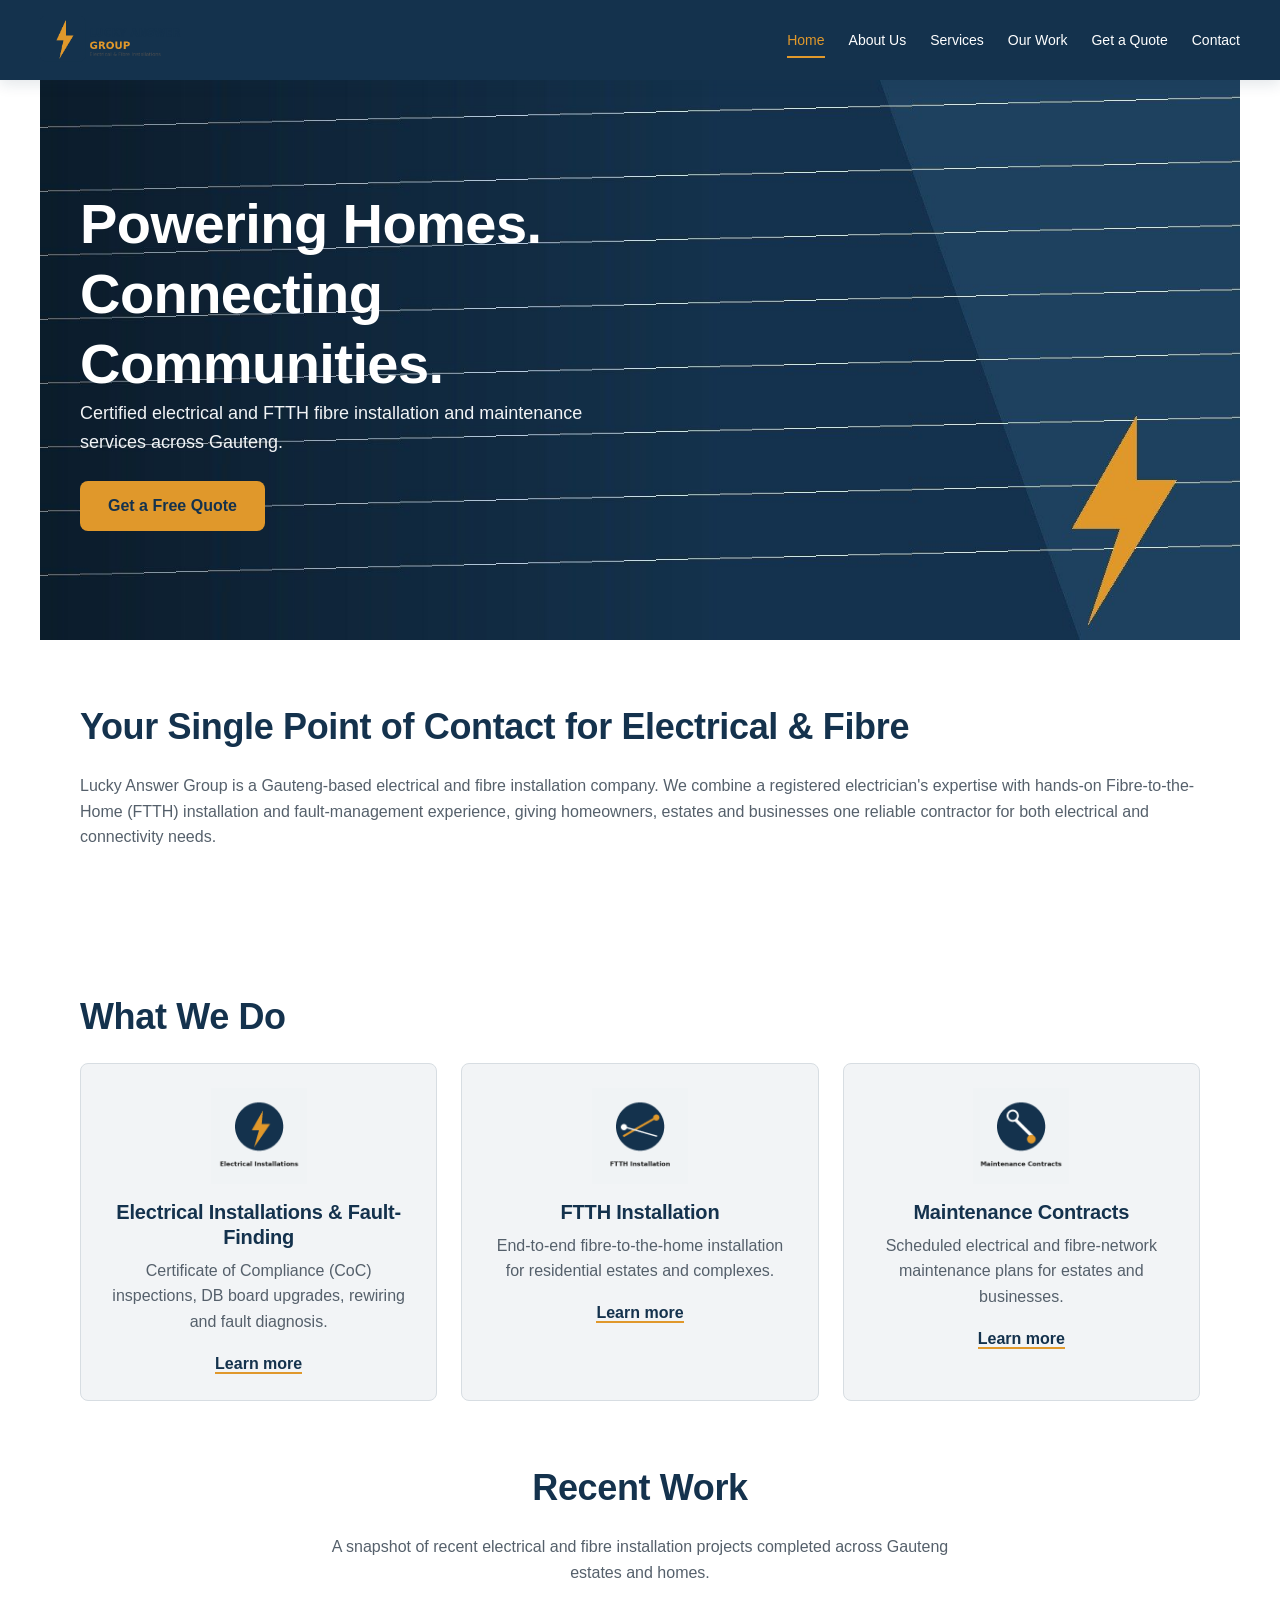
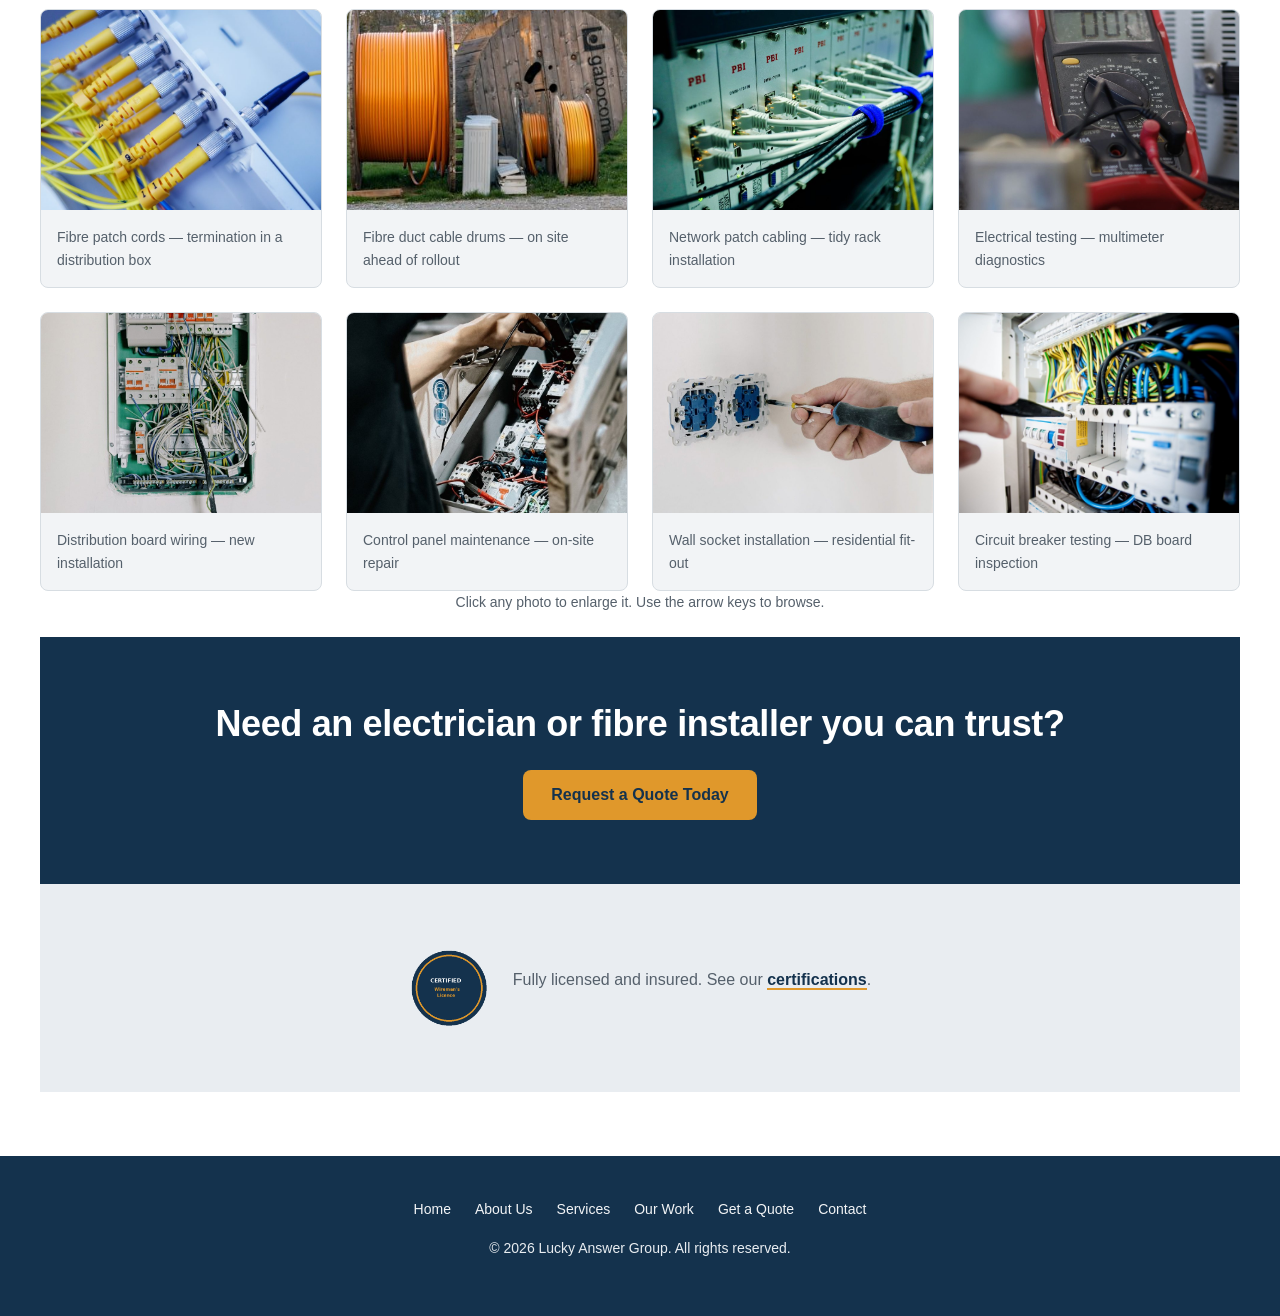
==== commit 3de407e9: "Replace placeholder gallery images with real photographs" ====
--- a/index.html
+++ b/index.html
@@ -105,28 +105,36 @@
             <p>A snapshot of recent electrical and fibre installation projects completed across Gauteng estates and homes.</p>
             <div class="portfolio-grid">
                 <figure>
-                    <img src="images/db-board-upgrade-rewiring-pretoria.jpg" alt="Completed DB board upgrade and rewiring at a residential property">
-                    <figcaption>DB board upgrade &amp; rewiring — residential home, Pretoria East</figcaption>
+                    <img src="images/yellow-fibre-patch-connectors-distribution-box.jpg" alt="Yellow fibre patch cords connected to a fibre distribution box" loading="lazy">
+                    <figcaption>Fibre patch cords — termination in a distribution box</figcaption>
                 </figure>
                 <figure>
-                    <img src="images/ftth-fibre-estate-rollout-centurion.jpg" alt="FTTH fibre cabling installed along an estate perimeter wall">
-                    <figcaption>FTTH fibre rollout — residential estate, Centurion</figcaption>
+                    <img src="images/orange-fibre-duct-cable-drums-on-site.jpg" alt="Large drums of orange fibre duct cable on site ready for installation" loading="lazy">
+                    <figcaption>Fibre duct cable drums — on site ahead of rollout</figcaption>
                 </figure>
                 <figure>
-                    <img src="images/fibre-splicing-termination-johannesburg.jpg" alt="Technician completing a fibre splicing and termination job">
-                    <figcaption>Fibre splicing &amp; termination — small business fit-out, Johannesburg</figcaption>
+                    <img src="images/fibre-network-patch-cables-equipment-rack.jpg" alt="Neatly tied patch cables connected to network equipment in a rack" loading="lazy">
+                    <figcaption>Network patch cabling — tidy rack installation</figcaption>
                 </figure>
                 <figure>
-                    <img src="images/fibre-network-cabling-technician.jpg" alt="Technician's hands working on fibre network cabling">
-                    <figcaption>Fibre network cabling — installation and dressing</figcaption>
+                    <img src="images/multimeter-electrical-testing-bench.jpg" alt="Digital multimeter with test leads on a testing bench" loading="lazy">
+                    <figcaption>Electrical testing — multimeter diagnostics</figcaption>
                 </figure>
                 <figure>
-                    <img src="images/ftth-cable-reels-midrand.jpg" alt="Large cable reels on site ahead of an FTTH installation">
-                    <figcaption>FTTH cable reels — on-site ahead of estate rollout, Midrand</figcaption>
+                    <img src="images/electrical-distribution-board-wiring-installation.jpg" alt="Electrical distribution board with circuit breakers and wiring" loading="lazy">
+                    <figcaption>Distribution board wiring — new installation</figcaption>
                 </figure>
                 <figure>
-                    <img src="images/electrical-panel-circuit-breakers-sandton.jpg" alt="Electrical panel with circuit breakers during maintenance">
-                    <figcaption>Electrical panel &amp; circuit breaker maintenance — commercial client, Sandton</figcaption>
+                    <img src="images/electrician-working-inside-control-panel.jpg" alt="Electrician working on wiring inside an electrical control panel" loading="lazy">
+                    <figcaption>Control panel maintenance — on-site repair</figcaption>
+                </figure>
+                <figure>
+                    <img src="images/electrician-fitting-wall-socket-with-screwdriver.jpg" alt="Electrician fitting a wall socket with a screwdriver" loading="lazy">
+                    <figcaption>Wall socket installation — residential fit-out</figcaption>
+                </figure>
+                <figure>
+                    <img src="images/electrician-testing-circuit-breaker-distribution-board.jpg" alt="Electrician testing a circuit breaker in a distribution board" loading="lazy">
+                    <figcaption>Circuit breaker testing — DB board inspection</figcaption>
                 </figure>
             </div>
             <p class="gallery-hint">Click any photo to enlarge it. Use the arrow keys to browse.</p>
--- a/css/part3.css
+++ b/css/part3.css
@@ -99,3 +99,7 @@
 .form-response pre { white-space: pre-wrap; background: #fff; padding: var(--space-sm); border-radius: var(--radius); font-size: var(--fs-sm); }
 .form-response .note { font-size: var(--fs-sm); color: var(--color-text-muted); }
 button[disabled] { opacity: 0.6; cursor: wait; }
+
+/* ---------- Gallery: 4 columns on wide screens (8 photos = 2 even rows) ---------- */
+@media (min-width: 1025px) { .portfolio-grid { grid-template-columns: repeat(4, 1fr); } }
+.portfolio-grid img { object-position: center; }
